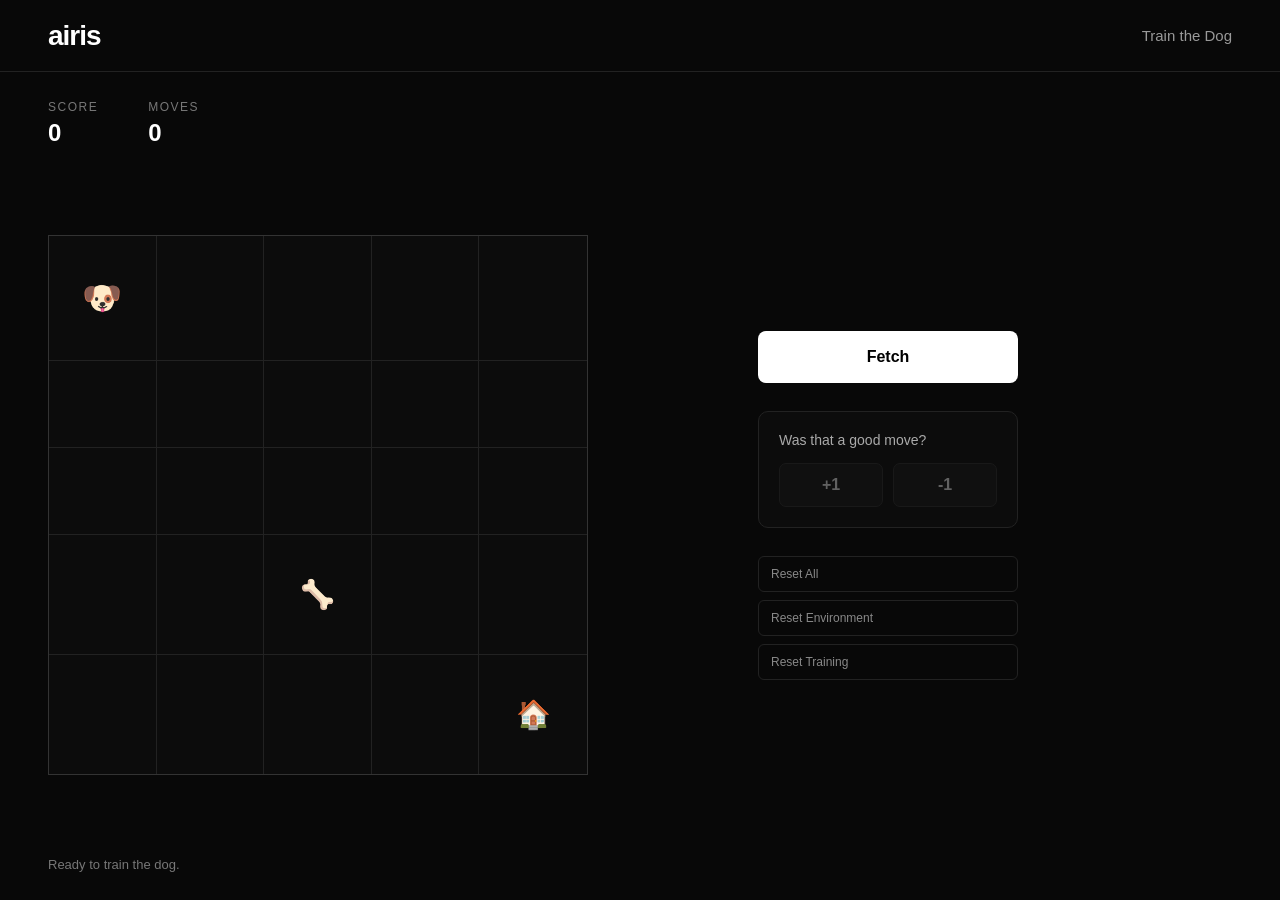
==== frontend/game.html @ 53bbd585 "basic frontend" ====
<!DOCTYPE html>
<html lang="en">

<head>
  <meta charset="UTF-8">
  <meta name="viewport" content="width=device-width, initial-scale=1.0">

  <title>Train the Dog | AIRIS</title>
  <link rel="stylesheet" href="css/style.css">
</head>

<body>

  <!-- Top Navigation -->
  <header>
    <div class="logo">airis</div>

    <div class="game-title">
      Train the Dog
    </div>
  </header>


  <!-- Main Game -->
  <main>

    <!-- Game Information -->
    <section class="game-info">

      <div>
        <span>Score</span>
        <strong id="score">0</strong>
      </div>

      <div>
        <span>Moves</span>
        <strong id="move-count">0</strong>
      </div>

    </section>


    <!-- Game Area -->
    <section class="game-area">

      <!-- Grid -->
      <div id="game-grid" class="game-grid" aria-label="Dog training grid">
        <!-- JavaScript will create the cells here -->
      </div>


      <!-- Controls -->
      <aside class="controls">

        <button id="fetch-button" type="button">
          Fetch
        </button>


        <!-- User Reward -->
        <div class="reward-section">

          <p id="reward-prompt">
            Was that a good move?
          </p>

          <div class="reward-buttons">

            <button id="positive-reward" type="button" disabled>
              +1
            </button>

            <button id="negative-reward" type="button" disabled>
              -1
            </button>

          </div>

        </div>


        <!-- Reset Controls -->
        <div class="reset-section">

          <button id="reset-all" type="button">
            Reset All
          </button>

          <button id="reset-environment" type="button">
            Reset Environment
          </button>

          <button id="reset-training" type="button">
            Reset Training
          </button>

        </div>

      </aside>

    </section>


    <!-- Status -->
    <section id="status-message" class="status-message" aria-live="polite">
      Ready to train the dog.
    </section>

  </main>


  <!-- Reward Popup -->
  <div id="reward-popup" class="reward-popup" aria-live="polite" hidden>
    +10
  </div>


  <script src="js/mockData.js"></script>
  <script src="js/api.js"></script>
  <script src="js/game.js"></script>

</body>

</html>
---- frontend/css/style.css ----
/* ================================
   RESET
================================ */

* {
    margin: 0;
    padding: 0;
    box-sizing: border-box;
}

html,
body {
    width: 100%;
    min-height: 100%;
    overflow: hidden;
}

body {
    font-family: Arial, Helvetica, sans-serif;
    background: #080808;
    color: #ffffff;
}


/* ================================
   HEADER
================================ */

header {
    width: 100%;
    height: 72px;

    display: flex;
    align-items: center;
    justify-content: space-between;

    padding: 0 48px;

    border-bottom: 1px solid #222;
}

.logo {
    font-size: 28px;
    font-weight: 800;
    letter-spacing: -1px;
}

.game-title {
    font-size: 15px;
    color: #999;
}


/* ================================
   HOME PAGE
================================ */

body:has(.home-page) {
    display: flex;
    flex-direction: column;
}

.home-page {
    flex: 1;

    display: flex;
    align-items: center;
    justify-content: center;

    text-align: center;

    padding: 40px 20px;
}

.home-content {
    max-width: 700px;
}

.home-label {
    margin-bottom: 18px;

    font-size: 13px;
    font-weight: 700;

    letter-spacing: 3px;
    color: #b83bd1;
}

.home-title {
    font-size: clamp(56px, 9vw, 110px);
    line-height: 0.9;
    letter-spacing: -5px;

    margin-bottom: 30px;
}

.home-description {
    max-width: 560px;
    margin: 0 auto 36px;

    font-size: 18px;
    line-height: 1.6;

    color: #999;
}


/* ================================
   BUTTONS
================================ */

button {
    border: none;
    font: inherit;
    cursor: pointer;
}

#start-button,
#fetch-button {
    padding: 15px 28px;

    border-radius: 8px;

    background: #ffffff;
    color: #000000;

    font-weight: 700;

    transition:
        transform 0.15s ease,
        opacity 0.15s ease;
}

#start-button:hover,
#fetch-button:hover {
    transform: translateY(-2px);
}

#start-button:active,
#fetch-button:active {
    transform: translateY(0);
}

button:disabled {
    cursor: not-allowed;
    opacity: 0.35;
}


/* ================================
   GAME PAGE
================================ */

main {
    width: 100%;
    max-width: 1300px;
    height: calc(100vh - 72px);

    margin: 0 auto;
    padding: 28px 48px;

    display: flex;
    flex-direction: column;

    overflow: hidden;
}

/* ================================
   GAME INFO
================================ */

.game-info {
    display: flex;
    gap: 50px;

    margin-bottom: 24px;

    flex-shrink: 0;
}

.game-info div {
    display: flex;
    flex-direction: column;
    gap: 5px;
}

.game-info span {
    font-size: 12px;
    text-transform: uppercase;
    letter-spacing: 1.5px;

    color: #777;
}

.game-info strong {
    font-size: 24px;
}


/* ================================
   GAME AREA
================================ */

.game-area {
    display: grid;

    grid-template-columns: minmax(400px, 650px) 260px;

    gap: 60px;

    align-items: center;

    height: calc(100vh - 190px);
}


/* ================================
   GAME GRID
================================ */

.game-grid {
    width: min(60vh, 65vw, 650px);
    max-width: 100%;
    max-height: 100%;

    aspect-ratio: 1 / 1;

    display: grid;
    grid-template-columns: repeat(5, 1fr);

    border: 1px solid #333;

    background: #0c0c0c;
}

.grid-cell {
    display: flex;
    align-items: center;
    justify-content: center;

    border-right: 1px solid #222;
    border-bottom: 1px solid #222;

    position: relative;
}

.grid-cell:nth-child(5n) {
    border-right: none;
}

.grid-cell:nth-last-child(-n + 5) {
    border-bottom: none;
}


/* ================================
   GRID ASSETS
================================ */

.grid-cell img {
    width: 55%;
    height: 55%;

    object-fit: contain;

    user-select: none;
    pointer-events: none;
}


/* ================================
   CONTROLS
================================ */

.controls {
    display: flex;
    flex-direction: column;
    gap: 28px;
}

#fetch-button {
    width: 100%;

    padding: 17px;

    font-size: 16px;
}


/* ================================
   REWARD SECTION
================================ */

.reward-section {
    padding: 20px;

    border: 1px solid #222;
    border-radius: 10px;

    background: #0c0c0c;
}

#reward-prompt {
    margin-bottom: 15px;

    font-size: 14px;
    color: #aaa;
}

.reward-buttons {
    display: grid;
    grid-template-columns: 1fr 1fr;

    gap: 10px;
}

#positive-reward,
#negative-reward {
    padding: 12px;

    border-radius: 7px;

    background: #181818;
    color: #ffffff;

    border: 1px solid #333;

    font-weight: 700;
}

#positive-reward:not(:disabled):hover,
#negative-reward:not(:disabled):hover {
    background: #242424;
}


/* ================================
   RESET SECTION
================================ */

.reset-section {
    display: flex;
    flex-direction: column;

    gap: 8px;
}

.reset-section button {
    padding: 10px 12px;

    border-radius: 6px;

    background: transparent;

    border: 1px solid #222;

    color: #888;

    font-size: 12px;

    text-align: left;
}

.reset-section button:hover {
    color: #ffffff;
    border-color: #444;
}


/* ================================
   STATUS
================================ */

.status-message {
    margin-top: 18px;

    font-size: 13px;

    color: #777;

    flex-shrink: 0;
}

/* ================================
   +10 POPUP
================================ */

.reward-popup {
    position: fixed;

    left: 50%;
    top: 50%;

    transform: translate(-50%, -50%);

    padding: 16px 25px;

    border-radius: 10px;

    background: #ffffff;
    color: #000000;

    font-size: 28px;
    font-weight: 800;

    pointer-events: none;

    z-index: 100;
}


/* ================================
   RESPONSIVE
================================ */

@media (max-width: 900px) {

    header {
        padding: 0 24px;
    }

    main {
        padding: 30px 24px;
    }

    .game-area {
        grid-template-columns: 1fr;
        gap: 35px;
    }

    .game-grid {
        width: min(90vw, 600px);
    }

    .controls {
        width: min(90vw, 600px);
    }
}


@media (max-width: 500px) {

    header {
        height: 60px;
        padding: 0 18px;
    }

    .logo {
        font-size: 24px;
    }

    main {
        padding: 25px 18px;
    }

    .game-grid {
        width: 90vw;
    }

    .game-info {
        gap: 30px;
    }
}
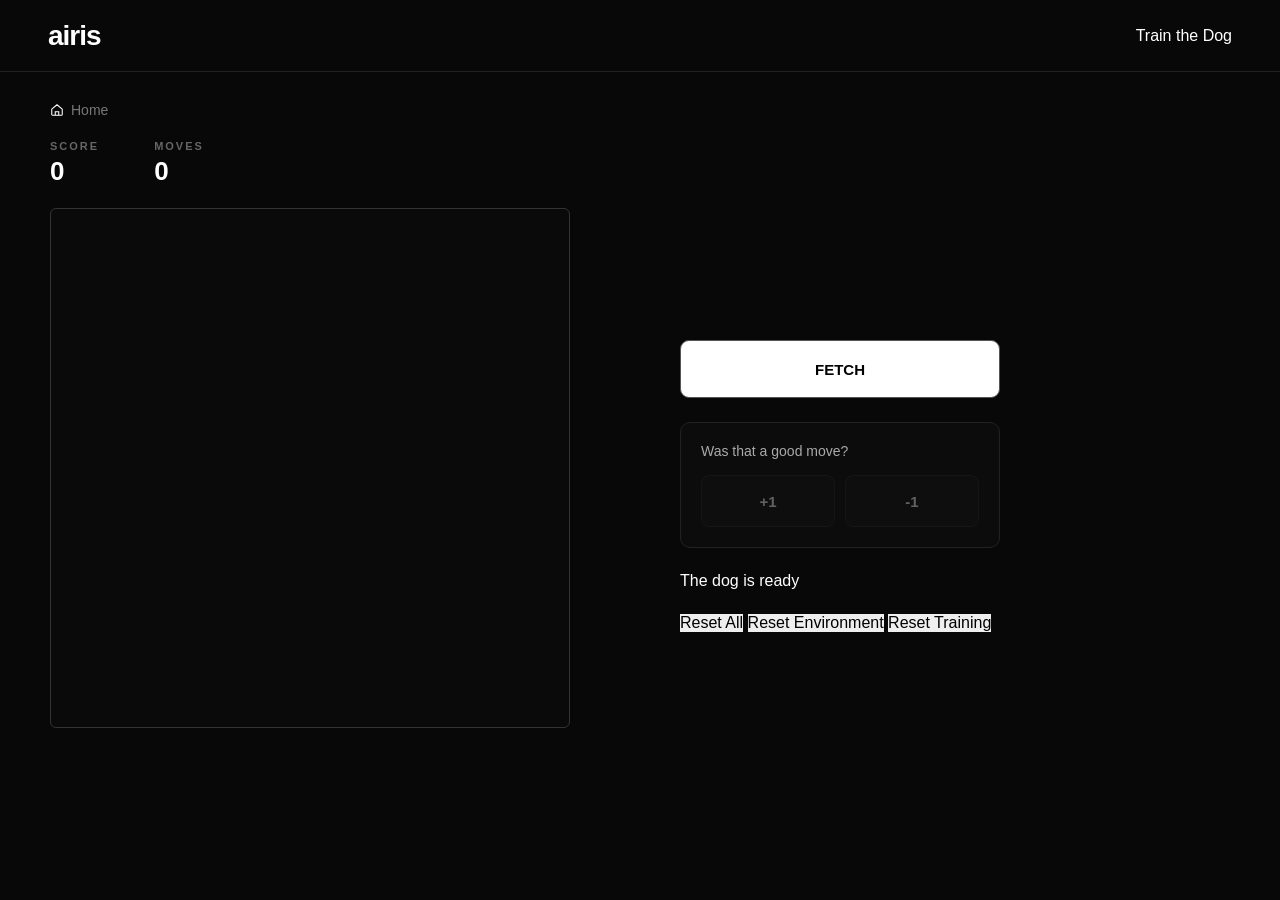
==== commit e11741e5: "half ui" ====
--- a/frontend/game.html
+++ b/frontend/game.html
@@ -2,123 +2,123 @@
 <html lang="en">
 
 <head>
-  <meta charset="UTF-8">
-  <meta name="viewport" content="width=device-width, initial-scale=1.0">
+    <meta charset="UTF-8">
+    <meta name="viewport" content="width=device-width, initial-scale=1.0">
 
-  <title>Train the Dog | AIRIS</title>
-  <link rel="stylesheet" href="css/style.css">
+    <title>Train the Dog | AIRIS</title>
+    <link rel="stylesheet" href="css/style.css">
 </head>
 
 <body>
 
-  <!-- Top Navigation -->
-  <header>
-    <div class="logo">airis</div>
+    <main class="game-page">
 
-    <div class="game-title">
-      Train the Dog
-    </div>
-  </header>
+        <!-- Header -->
+        <header class="game-header">
+            <div class="logo">
+                airis
+            </div>
+
+            <div class="page-title">
+                Train the Dog
+            </div>
+        </header>
 
 
-  <!-- Main Game -->
-  <main>
+        <!-- Game Content -->
+        <section class="game-container">
 
-    <!-- Game Information -->
-    <section class="game-info">
+            <!-- Left side -->
+            <div class="game-left">
+                <button id="home-button" class="home-button" type="button">
+                    <img src="assets/home-icon.svg" alt="" class="home-icon">
+                    <span>Home</span>
+                </button>
 
-      <div>
-        <span>Score</span>
-        <strong id="score">0</strong>
-      </div>
+                <!-- Stats -->
+                <div class="game-stats">
 
-      <div>
-        <span>Moves</span>
-        <strong id="move-count">0</strong>
-      </div>
+                    <div class="stat">
+                        <span class="stat-label">SCORE</span>
+                        <span id="score" class="stat-value">0</span>
+                    </div>
 
-    </section>
+                    <div class="stat">
+                        <span class="stat-label">MOVES</span>
+                        <span id="moves" class="stat-value">0</span>
+                    </div>
+
+                </div>
 
 
-    <!-- Game Area -->
-    <section class="game-area">
+                <!-- Grid -->
+                <div id="game-grid" class="game-grid">
+                    <!-- Grid will be generated by game.js -->
+                </div>
 
-      <!-- Grid -->
-      <div id="game-grid" class="game-grid" aria-label="Dog training grid">
-        <!-- JavaScript will create the cells here -->
-      </div>
+            </div>
 
 
-      <!-- Controls -->
-      <aside class="controls">
+            <!-- Right side -->
+            <aside class="game-controls">
 
-        <button id="fetch-button" type="button">
-          Fetch
-        </button>
+                <!-- Fetch -->
+                <button id="fetch-button" class="fetch-button">
+                    FETCH
+                </button>
 
 
-        <!-- User Reward -->
-        <div class="reward-section">
+                <!-- Reward -->
+                <div class="reward-panel">
 
-          <p id="reward-prompt">
-            Was that a good move?
-          </p>
+                    <p class="reward-question">
+                        Was that a good move?
+                    </p>
 
-          <div class="reward-buttons">
+                    <div class="reward-buttons">
 
-            <button id="positive-reward" type="button" disabled>
-              +1
-            </button>
+                        <button id="reward-positive" class="reward-button" disabled>
+                            +1
+                        </button>
 
-            <button id="negative-reward" type="button" disabled>
-              -1
-            </button>
+                        <button id="reward-negative" class="reward-button" disabled>
+                            -1
+                        </button>
 
-          </div>
+                    </div>
 
-        </div>
+                </div>
 
 
-        <!-- Reset Controls -->
-        <div class="reset-section">
-
-          <button id="reset-all" type="button">
-            Reset All
-          </button>
-
-          <button id="reset-environment" type="button">
-            Reset Environment
-          </button>
-
-          <button id="reset-training" type="button">
-            Reset Training
-          </button>
-
-        </div>
-
-      </aside>
-
-    </section>
+                <!-- Status -->
+                <div id="game-status" class="game-status">
+                    The dog is ready
+                </div>
 
 
-    <!-- Status -->
-    <section id="status-message" class="status-message" aria-live="polite">
-      Ready to train the dog.
-    </section>
+                <!-- Reset Controls -->
+                <div class="reset-controls">
 
-  </main>
+                    <button id="reset-all">
+                        Reset All
+                    </button>
 
+                    <button id="reset-environment">
+                        Reset Environment
+                    </button>
 
-  <!-- Reward Popup -->
-  <div id="reward-popup" class="reward-popup" aria-live="polite" hidden>
-    +10
-  </div>
+                    <button id="reset-training">
+                        Reset Training
+                    </button>
 
+                </div>
 
-  <script src="js/mockData.js"></script>
-  <script src="js/api.js"></script>
-  <script src="js/game.js"></script>
+            </aside>
 
+        </section>
+
+    </main>
+    <script src="js/game.js"></script>
 </body>
 
 </html>
--- a/frontend/css/style.css
+++ b/frontend/css/style.css
@@ -1,6 +1,6 @@
-/* ================================
+/* =========================================================
    RESET
-================================ */
+========================================================= */
 
 * {
     margin: 0;
@@ -11,8 +11,7 @@
 html,
 body {
     width: 100%;
-    min-height: 100%;
-    overflow: hidden;
+    height: 100%;
 }
 
 body {
@@ -22,13 +21,13 @@
 }
 
 
-/* ================================
+/* =========================================================
    HEADER
-================================ */
+========================================================= */
 
 header {
+    height: 72px;
     width: 100%;
-    height: 72px;
 
     display: flex;
     align-items: center;
@@ -51,63 +50,9 @@
 }
 
 
-/* ================================
-   HOME PAGE
-================================ */
-
-body:has(.home-page) {
-    display: flex;
-    flex-direction: column;
-}
-
-.home-page {
-    flex: 1;
-
-    display: flex;
-    align-items: center;
-    justify-content: center;
-
-    text-align: center;
-
-    padding: 40px 20px;
-}
-
-.home-content {
-    max-width: 700px;
-}
-
-.home-label {
-    margin-bottom: 18px;
-
-    font-size: 13px;
-    font-weight: 700;
-
-    letter-spacing: 3px;
-    color: #b83bd1;
-}
-
-.home-title {
-    font-size: clamp(56px, 9vw, 110px);
-    line-height: 0.9;
-    letter-spacing: -5px;
-
-    margin-bottom: 30px;
-}
-
-.home-description {
-    max-width: 560px;
-    margin: 0 auto 36px;
-
-    font-size: 18px;
-    line-height: 1.6;
-
-    color: #999;
-}
-
-
-/* ================================
-   BUTTONS
-================================ */
+/* =========================================================
+   GENERAL BUTTON RESET
+========================================================= */
 
 button {
     border: none;
@@ -115,113 +60,132 @@
     cursor: pointer;
 }
 
-#start-button,
-#fetch-button {
-    padding: 15px 28px;
-
-    border-radius: 8px;
-
-    background: #ffffff;
-    color: #000000;
-
-    font-weight: 700;
-
-    transition:
-        transform 0.15s ease,
-        opacity 0.15s ease;
-}
-
-#start-button:hover,
-#fetch-button:hover {
-    transform: translateY(-2px);
-}
-
-#start-button:active,
-#fetch-button:active {
-    transform: translateY(0);
-}
-
 button:disabled {
     cursor: not-allowed;
     opacity: 0.35;
 }
 
 
-/* ================================
+/* =========================================================
    GAME PAGE
-================================ */
-
-main {
+========================================================= */
+
+.game-page {
     width: 100%;
-    max-width: 1300px;
     height: calc(100vh - 72px);
 
-    margin: 0 auto;
-    padding: 28px 48px;
+    overflow: hidden;
+}
+
+
+/* =========================================================
+   GAME CONTAINER
+========================================================= */
+
+.game-container {
+    width: min(1250px, calc(100% - 100px));
+    height: calc(100% - 60px);
+
+    margin: 30px auto;
+
+    display: grid;
+    grid-template-columns: 560px 320px;
+
+    column-gap: 70px;
+}
+
+/* =========================================================
+   LEFT SIDE
+========================================================= */
+
+.game-left {
+    min-width: 0;
+    min-height: 0;
 
     display: flex;
     flex-direction: column;
-
-    overflow: hidden;
-}
-
-/* ================================
-   GAME INFO
-================================ */
-
-.game-info {
+}
+
+
+/* =========================================================
+   HOME BUTTON
+========================================================= */
+
+.home-button {
+    width: fit-content;
+
+    display: inline-flex;
+    align-items: center;
+    gap: 7px;
+
+    margin-bottom: 22px;
+
+    padding: 0;
+
+    background: transparent;
+    color: #777;
+
+    font-size: 14px;
+    font-weight: 400;
+
+    transition: color 0.2s ease;
+}
+
+.home-button:hover {
+    color: #ffffff;
+}
+
+.home-icon {
+    width: 14px;
+    height: 14px;
+
+    object-fit: contain;
+
+    filter: brightness(0) invert(1);
+}
+
+
+/* =========================================================
+   GAME STATS
+========================================================= */
+
+.game-stats {
     display: flex;
-    gap: 50px;
+    gap: 55px;
 
     margin-bottom: 24px;
-
-    flex-shrink: 0;
-}
-
-.game-info div {
+}
+
+.stat {
     display: flex;
     flex-direction: column;
-    gap: 5px;
-}
-
-.game-info span {
-    font-size: 12px;
+    gap: 6px;
+}
+
+.stat-label {
+    font-size: 11px;
+    font-weight: 600;
+
     text-transform: uppercase;
-    letter-spacing: 1.5px;
-
-    color: #777;
-}
-
-.game-info strong {
-    font-size: 24px;
-}
-
-
-/* ================================
-   GAME AREA
-================================ */
-
-.game-area {
-    display: grid;
-
-    grid-template-columns: minmax(400px, 650px) 260px;
-
-    gap: 60px;
-
-    align-items: center;
-
-    height: calc(100vh - 190px);
-}
-
-
-/* ================================
+    letter-spacing: 2px;
+
+    color: #666;
+}
+
+.stat-value {
+    font-size: 26px;
+    font-weight: 600;
+    line-height: 1;
+}
+
+
+/* =========================================================
    GAME GRID
-================================ */
+========================================================= */
 
 .game-grid {
-    width: min(60vh, 65vw, 650px);
-    max-width: 100%;
-    max-height: 100%;
+    width: 520px;
+    height: 520px;
 
     aspect-ratio: 1 / 1;
 
@@ -229,19 +193,27 @@
     grid-template-columns: repeat(5, 1fr);
 
     border: 1px solid #333;
-
-    background: #0c0c0c;
-}
+    border-radius: 6px;
+
+    background: #0a0a0a;
+
+    overflow: hidden;
+}
+
+
+/* =========================================================
+   GRID CELLS
+========================================================= */
 
 .grid-cell {
+    position: relative;
+
     display: flex;
     align-items: center;
     justify-content: center;
 
     border-right: 1px solid #222;
     border-bottom: 1px solid #222;
-
-    position: relative;
 }
 
 .grid-cell:nth-child(5n) {
@@ -253,13 +225,13 @@
 }
 
 
-/* ================================
+/* =========================================================
    GRID ASSETS
-================================ */
+========================================================= */
 
 .grid-cell img {
-    width: 55%;
-    height: 55%;
+    width: 62%;
+    height: 62%;
 
     object-fit: contain;
 
@@ -268,30 +240,60 @@
 }
 
 
-/* ================================
-   CONTROLS
-================================ */
-
-.controls {
+/* =========================================================
+   RIGHT SIDE CONTROLS
+========================================================= */
+
+.game-controls {
+    width: 320px;
+
     display: flex;
     flex-direction: column;
-    gap: 28px;
-}
-
-#fetch-button {
+    justify-content: center;
+
+    gap: 24px;
+
+    min-width: 0;
+}
+
+/* =========================================================
+   FETCH BUTTON
+========================================================= */
+
+.fetch-button {
     width: 100%;
-
-    padding: 17px;
-
-    font-size: 16px;
-}
-
-
-/* ================================
-   REWARD SECTION
-================================ */
-
-.reward-section {
+    height: 58px;
+
+    border: 1px solid #555;
+    border-radius: 9px;
+
+    background: #ffffff;
+    color: #000000;
+
+    font-size: 15px;
+    font-weight: 700;
+
+    transition:
+        background 0.2s ease,
+        transform 0.15s ease;
+}
+
+.fetch-button:hover {
+    background: #e8e8e8;
+}
+
+.fetch-button:active {
+    transform: scale(0.98);
+}
+
+
+/* =========================================================
+   REWARD PANEL
+========================================================= */
+
+.reward-panel {
+    width: 100%;
+
     padding: 20px;
 
     border: 1px solid #222;
@@ -300,12 +302,17 @@
     background: #0c0c0c;
 }
 
-#reward-prompt {
-    margin-bottom: 15px;
+.reward-question {
+    margin-bottom: 16px;
 
     font-size: 14px;
     color: #aaa;
 }
+
+
+/* =========================================================
+   REWARD BUTTONS
+========================================================= */
 
 .reward-buttons {
     display: grid;
@@ -314,29 +321,50 @@
     gap: 10px;
 }
 
-#positive-reward,
-#negative-reward {
-    padding: 12px;
-
-    border-radius: 7px;
-
-    background: #181818;
+.reward-button {
+    height: 52px;
+
+    border: 1px solid #292929;
+    border-radius: 8px;
+
+    background: #141414;
     color: #ffffff;
 
-    border: 1px solid #333;
-
-    font-weight: 700;
-}
-
-#positive-reward:not(:disabled):hover,
-#negative-reward:not(:disabled):hover {
-    background: #242424;
-}
-
-
-/* ================================
+    font-size: 15px;
+    font-weight: 600;
+
+    transition:
+        background 0.2s ease,
+        border-color 0.2s ease;
+}
+
+.reward-button:not(:disabled):hover {
+    background: #1e1e1e;
+    border-color: #444;
+}
+
+
+/* =========================================================
+   STATUS
+========================================================= */
+
+.status-message {
+    padding: 14px 16px;
+
+    border: 1px solid #222;
+    border-radius: 8px;
+
+    background: #0c0c0c;
+
+    color: #888;
+
+    font-size: 13px;
+}
+
+
+/* =========================================================
    RESET SECTION
-================================ */
+========================================================= */
 
 .reset-section {
     display: flex;
@@ -346,19 +374,23 @@
 }
 
 .reset-section button {
+    width: 100%;
+
     padding: 10px 12px;
 
-    border-radius: 6px;
+    border: 1px solid #222;
+    border-radius: 7px;
 
     background: transparent;
-
-    border: 1px solid #222;
-
-    color: #888;
+    color: #777;
 
     font-size: 12px;
 
     text-align: left;
+
+    transition:
+        color 0.2s ease,
+        border-color 0.2s ease;
 }
 
 .reset-section button:hover {
@@ -367,29 +399,15 @@
 }
 
 
-/* ================================
-   STATUS
-================================ */
-
-.status-message {
-    margin-top: 18px;
-
-    font-size: 13px;
-
-    color: #777;
-
-    flex-shrink: 0;
-}
-
-/* ================================
-   +10 POPUP
-================================ */
+/* =========================================================
+   REWARD POPUP
+========================================================= */
 
 .reward-popup {
     position: fixed;
 
+    top: 50%;
     left: 50%;
-    top: 50%;
 
     transform: translate(-50%, -50%);
 
@@ -409,30 +427,287 @@
 }
 
 
-/* ================================
+/* =========================================================
+   HOME PAGE
+========================================================= */
+
+body:has(.home-page) {
+    overflow: hidden;
+}
+
+.home-container {
+    position: relative;
+
+    width: calc(100% - 80px);
+    max-width: 1400px;
+    height: calc(100vh - 80px);
+
+    margin: 40px auto;
+
+    border: 1px solid #333;
+    border-radius: 20px;
+
+    overflow: hidden;
+}
+
+
+/* =========================================================
+   AIRIS LOGO
+========================================================= */
+
+.airis-logo {
+    position: absolute;
+
+    top: 32px;
+    left: 34px;
+
+    width: 110px;
+    height: auto;
+
+    z-index: 2;
+
+    display: block;
+
+    mix-blend-mode: screen;
+}
+
+
+/* =========================================================
+   HOME CONTENT
+========================================================= */
+
+.home-content {
+    position: absolute;
+
+    top: 48%;
+    left: 50%;
+
+    transform: translate(-50%, -50%);
+
+    width: min(600px, 90%);
+
+    text-align: center;
+
+    z-index: 2;
+}
+
+.home-content h1 {
+    margin-bottom: 18px;
+
+    color: #ffffff;
+
+    font-size: clamp(42px, 4.5vw, 64px);
+    font-weight: 600;
+
+    letter-spacing: -1.5px;
+    line-height: 1.05;
+}
+
+.home-content p {
+    max-width: 480px;
+
+    margin: 0 auto 38px;
+
+    color: #888;
+
+    font-size: 15px;
+    line-height: 1.6;
+}
+
+
+/* =========================================================
+   START BUTTON
+========================================================= */
+
+#start-button {
+    width: 280px;
+    height: 64px;
+
+    border: 1px solid #555;
+    border-radius: 10px;
+
+    background: #ffffff;
+    color: #000000;
+
+    font-size: 15px;
+    font-weight: 600;
+
+    transition:
+        background 0.2s ease,
+        transform 0.15s ease;
+}
+
+#start-button:hover {
+    background: #e9e9e9;
+}
+
+#start-button:active {
+    transform: scale(0.98);
+}
+
+
+/* =========================================================
+   READ DOCS
+========================================================= */
+
+.docs-button {
+    position: absolute;
+
+    right: 28px;
+    bottom: 24px;
+
+    padding: 6px 4px;
+
+    border: none;
+
+    background: transparent;
+    color: #888;
+
+    font-size: 13px;
+
+    z-index: 2;
+
+    transition: color 0.2s ease;
+}
+
+.docs-button:hover {
+    color: #ffffff;
+}
+
+
+/* =========================================================
+   DOTTED BACKGROUND
+========================================================= */
+
+.dotted-background {
+    position: absolute;
+    inset: 0;
+
+    overflow: hidden;
+
+    border-radius: inherit;
+
+    pointer-events: none;
+
+    z-index: 0;
+
+    background-image: radial-gradient(
+        circle,
+        rgba(255, 255, 255, 0.16) 1px,
+        transparent 1px
+    );
+
+    background-size: 10px 10px;
+
+    mask-image: radial-gradient(
+        ellipse 70% 70% at center,
+        black 0%,
+        transparent 100%
+    );
+
+    -webkit-mask-image: radial-gradient(
+        ellipse 70% 70% at center,
+        black 0%,
+        transparent 100%
+    );
+}
+
+
+/* =========================================================
+   BACKGROUND GLOW
+========================================================= */
+
+.dotted-background::after {
+    content: "";
+
+    position: absolute;
+
+    width: 500px;
+    height: 500px;
+
+    top: 50%;
+    left: 50%;
+
+    transform: translate(-50%, -50%);
+
+    border-radius: 50%;
+
+    background: radial-gradient(
+        circle,
+        rgba(70, 130, 180, 0.16) 0%,
+        rgba(70, 130, 180, 0.08) 25%,
+        transparent 70%
+    );
+
+    filter: blur(20px);
+
+    animation: glowMove 8s ease-in-out infinite alternate;
+}
+
+@keyframes glowMove {
+    0% {
+        transform: translate(-60%, -50%);
+    }
+
+    50% {
+        transform: translate(-40%, -45%);
+    }
+
+    100% {
+        transform: translate(-50%, -55%);
+    }
+}
+
+
+/* =========================================================
    RESPONSIVE
-================================ */
-
-@media (max-width: 900px) {
-
-    header {
-        padding: 0 24px;
-    }
-
-    main {
-        padding: 30px 24px;
-    }
-
-    .game-area {
+========================================================= */
+
+@media (max-width: 1000px) {
+
+    .game-container {
+        width: calc(100% - 48px);
+
+        grid-template-columns: minmax(400px, 1fr) 280px;
+
+        column-gap: 35px;
+    }
+
+    .game-grid {
+        width: min(55vh, 100%);
+    }
+}
+
+
+@media (max-width: 800px) {
+
+    body {
+        overflow: auto;
+    }
+
+    .game-page {
+        height: auto;
+        min-height: 100vh;
+
+        overflow: visible;
+    }
+
+    .game-container {
+        height: auto;
+
         grid-template-columns: 1fr;
-        gap: 35px;
+        grid-template-rows: auto auto;
+
+        gap: 30px;
+
+        margin: 24px auto;
     }
 
     .game-grid {
         width: min(90vw, 600px);
     }
 
-    .controls {
+    .game-controls {
         width: min(90vw, 600px);
     }
 }
@@ -449,15 +724,21 @@
         font-size: 24px;
     }
 
-    main {
-        padding: 25px 18px;
+    .game-page {
+        height: auto;
+    }
+
+    .game-container {
+        width: calc(100% - 32px);
+
+        margin: 20px auto;
+    }
+
+    .game-stats {
+        gap: 35px;
     }
 
     .game-grid {
-        width: 90vw;
-    }
-
-    .game-info {
-        gap: 30px;
+        width: 100%;
     }
 }
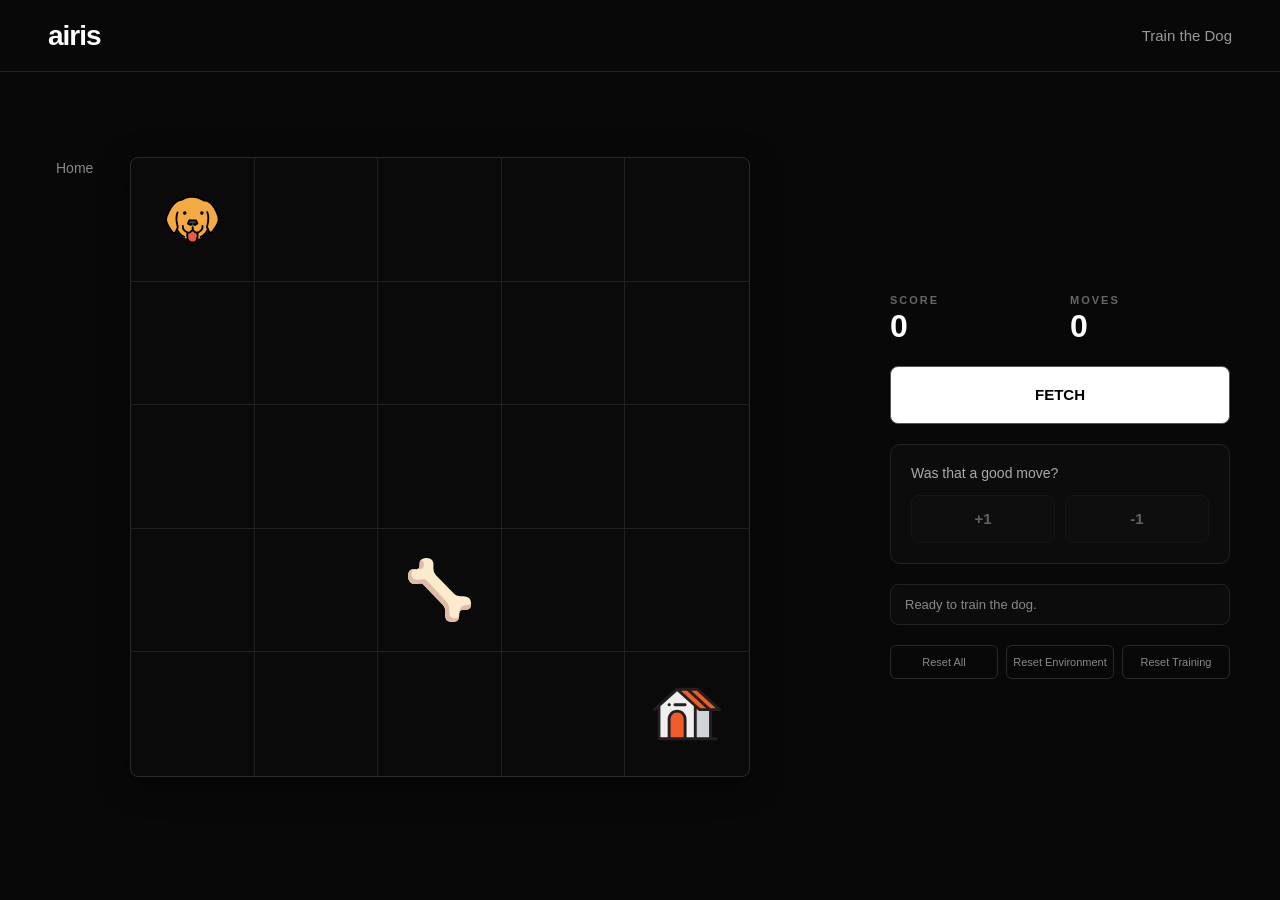
==== commit 45fb3b05: "added changes" ====
--- a/frontend/game.html
+++ b/frontend/game.html
@@ -28,77 +28,65 @@
         <!-- Game Content -->
         <section class="game-container">
 
-            <!-- Left side -->
+            <!-- Left side: Home button & Game Grid -->
             <div class="game-left">
                 <button id="home-button" class="home-button" type="button">
-                    <img src="assets/home-icon.svg" alt="" class="home-icon">
+                    <img src="assets/home-icon.svg" alt="Home" class="home-icon">
                     <span>Home</span>
                 </button>
-
-                <!-- Stats -->
-                <div class="game-stats">
-
-                    <div class="stat">
-                        <span class="stat-label">SCORE</span>
-                        <span id="score" class="stat-value">0</span>
-                    </div>
-
-                    <div class="stat">
-                        <span class="stat-label">MOVES</span>
-                        <span id="moves" class="stat-value">0</span>
-                    </div>
-
-                </div>
-
 
                 <!-- Grid -->
                 <div id="game-grid" class="game-grid">
                     <!-- Grid will be generated by game.js -->
                 </div>
-
             </div>
 
 
-            <!-- Right side -->
+            <!-- Right side: Stats & Controls -->
             <aside class="game-controls">
+
+                <!-- Stats -->
+                <div class="game-stats">
+                    <div class="stat">
+                        <span class="stat-label">SCORE</span>
+                        <strong id="score" class="stat-value">0</strong>
+                    </div>
+
+                    <div class="stat">
+                        <span class="stat-label">MOVES</span>
+                        <strong id="move-count" class="stat-value">0</strong>
+                    </div>
+                </div>
 
                 <!-- Fetch -->
                 <button id="fetch-button" class="fetch-button">
                     FETCH
                 </button>
 
-
                 <!-- Reward -->
-                <div class="reward-panel">
-
-                    <p class="reward-question">
+                <div class="reward-section">
+                    <p id="reward-prompt" class="reward-question">
                         Was that a good move?
                     </p>
 
                     <div class="reward-buttons">
-
-                        <button id="reward-positive" class="reward-button" disabled>
+                        <button id="positive-reward" class="reward-button" disabled>
                             +1
                         </button>
 
-                        <button id="reward-negative" class="reward-button" disabled>
+                        <button id="negative-reward" class="reward-button" disabled>
                             -1
                         </button>
-
                     </div>
-
                 </div>
 
-
                 <!-- Status -->
-                <div id="game-status" class="game-status">
+                <div id="status-message" class="status-message">
                     The dog is ready
                 </div>
 
-
                 <!-- Reset Controls -->
-                <div class="reset-controls">
-
+                <div class="reset-section">
                     <button id="reset-all">
                         Reset All
                     </button>
@@ -110,7 +98,6 @@
                     <button id="reset-training">
                         Reset Training
                     </button>
-
                 </div>
 
             </aside>
@@ -118,6 +105,14 @@
         </section>
 
     </main>
+
+    <!-- Reward Popup for +10 -->
+    <div id="reward-popup" class="reward-popup" hidden>
+        +10
+    </div>
+
+    <script src="js/api.js"></script>
+    <script src="js/mockData.js"></script>
     <script src="js/game.js"></script>
 </body>
 
--- a/frontend/css/style.css
+++ b/frontend/css/style.css
@@ -1,5 +1,5 @@
 /* =========================================================
-   RESET
+   RESET & GLOBAL BASICS
 ========================================================= */
 
 * {
@@ -20,40 +20,6 @@
     color: #ffffff;
 }
 
-
-/* =========================================================
-   HEADER
-========================================================= */
-
-header {
-    height: 72px;
-    width: 100%;
-
-    display: flex;
-    align-items: center;
-    justify-content: space-between;
-
-    padding: 0 48px;
-
-    border-bottom: 1px solid #222;
-}
-
-.logo {
-    font-size: 28px;
-    font-weight: 800;
-    letter-spacing: -1px;
-}
-
-.game-title {
-    font-size: 15px;
-    color: #999;
-}
-
-
-/* =========================================================
-   GENERAL BUTTON RESET
-========================================================= */
-
 button {
     border: none;
     font: inherit;
@@ -67,14 +33,51 @@
 
 
 /* =========================================================
-   GAME PAGE
+   GAME PAGE LAYOUT
 ========================================================= */
 
 .game-page {
     width: 100%;
-    height: calc(100vh - 72px);
+    height: 100vh;
+
+    display: flex;
+    flex-direction: column;
 
     overflow: hidden;
+    background: #080808;
+}
+
+
+/* =========================================================
+   HEADER
+========================================================= */
+
+.game-header {
+    height: 72px;
+    width: 100%;
+
+    flex-shrink: 0;
+
+    display: flex;
+    align-items: center;
+    justify-content: space-between;
+
+    padding: 0 48px;
+
+    border-bottom: 1px solid #222;
+    box-sizing: border-box;
+}
+
+.game-header .logo {
+    font-size: 28px;
+    font-weight: 800;
+    letter-spacing: -1px;
+    color: #ffffff;
+}
+
+.game-header .page-title {
+    font-size: 15px;
+    color: #999;
 }
 
 
@@ -83,52 +86,67 @@
 ========================================================= */
 
 .game-container {
-    width: min(1250px, calc(100% - 100px));
-    height: calc(100% - 60px);
-
-    margin: 30px auto;
+    flex: 1;
+
+    width: min(1180px, calc(100% - 64px));
+
+    margin: 0 auto;
+    padding: 20px 0;
 
     display: grid;
-    grid-template-columns: 560px 320px;
-
-    column-gap: 70px;
-}
-
-/* =========================================================
-   LEFT SIDE
+    grid-template-columns: minmax(0, 1fr) 340px;
+
+    column-gap: 60px;
+    align-items: center;
+
+    box-sizing: border-box;
+    overflow: hidden;
+}
+
+
+/* =========================================================
+   LEFT SIDE: HOME & GRID
 ========================================================= */
 
 .game-left {
     min-width: 0;
     min-height: 0;
 
+    height: 100%;
+
     display: flex;
     flex-direction: column;
-}
-
-
-/* =========================================================
-   HOME BUTTON
-========================================================= */
+    align-items: center;
+    justify-content: center;
+
+    position: relative;
+}
 
 .home-button {
+    align-self: flex-start;
+
     width: fit-content;
 
     display: inline-flex;
     align-items: center;
-    gap: 7px;
-
-    margin-bottom: 22px;
-
+    gap: 8px;
+
+    margin-bottom: 16px;
     padding: 0;
 
     background: transparent;
-    color: #777;
+    border: none;
+
+    color: #888;
 
     font-size: 14px;
     font-weight: 400;
 
+    cursor: pointer;
+
     transition: color 0.2s ease;
+
+    transform: translateX(-16px);
 }
 
 .home-button:hover {
@@ -138,44 +156,9 @@
 .home-icon {
     width: 14px;
     height: 14px;
-
     object-fit: contain;
-
     filter: brightness(0) invert(1);
-}
-
-
-/* =========================================================
-   GAME STATS
-========================================================= */
-
-.game-stats {
-    display: flex;
-    gap: 55px;
-
-    margin-bottom: 24px;
-}
-
-.stat {
-    display: flex;
-    flex-direction: column;
-    gap: 6px;
-}
-
-.stat-label {
-    font-size: 11px;
-    font-weight: 600;
-
-    text-transform: uppercase;
-    letter-spacing: 2px;
-
-    color: #666;
-}
-
-.stat-value {
-    font-size: 26px;
-    font-weight: 600;
-    line-height: 1;
+    flex-shrink: 0;
 }
 
 
@@ -184,26 +167,29 @@
 ========================================================= */
 
 .game-grid {
-    width: 520px;
-    height: 520px;
+    width: min(calc(100vh - 150px), 100%, 620px);
 
     aspect-ratio: 1 / 1;
 
     display: grid;
     grid-template-columns: repeat(5, 1fr);
 
-    border: 1px solid #333;
-    border-radius: 6px;
+    border: 1px solid #2a2a2a;
+    border-radius: 8px;
 
     background: #0a0a0a;
 
     overflow: hidden;
-}
-
-
-/* =========================================================
-   GRID CELLS
-========================================================= */
+
+    box-shadow: 0 8px 32px rgba(0, 0, 0, 0.4);
+
+    grid-template-rows: repeat(5, minmax(0, 1fr));
+
+    transform: translateY(-30px); 
+
+    position: relative;
+    top:-5px;
+}
 
 .grid-cell {
     position: relative;
@@ -212,8 +198,10 @@
     align-items: center;
     justify-content: center;
 
-    border-right: 1px solid #222;
-    border-bottom: 1px solid #222;
+    border-right: 1px solid #202020;
+    border-bottom: 1px solid #202020;
+
+    box-sizing: border-box;
 }
 
 .grid-cell:nth-child(5n) {
@@ -224,14 +212,10 @@
     border-bottom: none;
 }
 
-
-/* =========================================================
-   GRID ASSETS
-========================================================= */
-
-.grid-cell img {
-    width: 62%;
-    height: 62%;
+.grid-cell img,
+.cell-asset {
+    width: 55%;
+    height: 55%;
 
     object-fit: contain;
 
@@ -245,16 +229,55 @@
 ========================================================= */
 
 .game-controls {
-    width: 320px;
+    width: 340px;
 
     display: flex;
     flex-direction: column;
     justify-content: center;
 
-    gap: 24px;
+    gap: 20px;
 
     min-width: 0;
 }
+
+
+/* =========================================================
+   STATS
+========================================================= */
+
+.game-stats {
+    display: grid;
+    grid-template-columns: 1fr 1fr;
+
+    gap: 20px;
+
+    margin-bottom: 4px;
+}
+
+.game-stats .stat {
+    display: flex;
+    flex-direction: column;
+    gap: 4px;
+}
+
+.game-stats .stat-label {
+    font-size: 11px;
+    font-weight: 600;
+
+    text-transform: uppercase;
+    letter-spacing: 2px;
+
+    color: #666;
+}
+
+.game-stats .stat-value {
+    font-size: 32px;
+    font-weight: 700;
+    line-height: 1;
+
+    color: #ffffff;
+}
+
 
 /* =========================================================
    FETCH BUTTON
@@ -265,33 +288,35 @@
     height: 58px;
 
     border: 1px solid #555;
-    border-radius: 9px;
+    border-radius: 8px;
 
     background: #ffffff;
     color: #000000;
 
     font-size: 15px;
     font-weight: 700;
+
+    cursor: pointer;
 
     transition:
         background 0.2s ease,
         transform 0.15s ease;
 }
 
-.fetch-button:hover {
+.fetch-button:hover:not(:disabled) {
     background: #e8e8e8;
 }
 
-.fetch-button:active {
+.fetch-button:active:not(:disabled) {
     transform: scale(0.98);
 }
 
 
 /* =========================================================
-   REWARD PANEL
-========================================================= */
-
-.reward-panel {
+   REWARD SECTION
+========================================================= */
+
+.reward-section {
     width: 100%;
 
     padding: 20px;
@@ -300,19 +325,16 @@
     border-radius: 10px;
 
     background: #0c0c0c;
+
+    box-sizing: border-box;
 }
 
 .reward-question {
-    margin-bottom: 16px;
+    margin-bottom: 14px;
 
     font-size: 14px;
     color: #aaa;
 }
-
-
-/* =========================================================
-   REWARD BUTTONS
-========================================================= */
 
 .reward-buttons {
     display: grid;
@@ -322,7 +344,7 @@
 }
 
 .reward-button {
-    height: 52px;
+    height: 48px;
 
     border: 1px solid #292929;
     border-radius: 8px;
@@ -332,6 +354,8 @@
 
     font-size: 15px;
     font-weight: 600;
+
+    cursor: pointer;
 
     transition:
         background 0.2s ease,
@@ -349,7 +373,7 @@
 ========================================================= */
 
 .status-message {
-    padding: 14px 16px;
+    padding: 12px 14px;
 
     border: 1px solid #222;
     border-radius: 8px;
@@ -359,6 +383,7 @@
     color: #888;
 
     font-size: 13px;
+    text-align: left;
 }
 
 
@@ -368,34 +393,38 @@
 
 .reset-section {
     display: flex;
-    flex-direction: column;
-
     gap: 8px;
 }
 
 .reset-section button {
-    width: 100%;
-
-    padding: 10px 12px;
-
-    border: 1px solid #222;
-    border-radius: 7px;
+    flex: 1;
+
+    padding: 10px 6px;
+
+    border: 1px solid #2a2a2a;
+    border-radius: 6px;
 
     background: transparent;
-    color: #777;
-
-    font-size: 12px;
-
-    text-align: left;
+    color: #888;
+
+    font-size: 11px;
+    font-weight: 500;
+
+    cursor: pointer;
+
+    text-align: center;
+    white-space: nowrap;
 
     transition:
         color 0.2s ease,
-        border-color 0.2s ease;
+        border-color 0.2s ease,
+        background 0.2s ease;
 }
 
 .reset-section button:hover {
     color: #ffffff;
     border-color: #444;
+    background: rgba(255, 255, 255, 0.03);
 }
 
 
@@ -411,7 +440,7 @@
 
     transform: translate(-50%, -50%);
 
-    padding: 16px 25px;
+    padding: 16px 28px;
 
     border-radius: 10px;
 
@@ -424,11 +453,13 @@
     pointer-events: none;
 
     z-index: 100;
-}
-
-
-/* =========================================================
-   HOME PAGE
+
+    box-shadow: 0 10px 40px rgba(0, 0, 0, 0.5);
+}
+
+
+/* =========================================================
+   HOME PAGE (PRESERVED UNTOUCHED)
 ========================================================= */
 
 body:has(.home-page) {
@@ -451,10 +482,7 @@
 }
 
 
-/* =========================================================
-   AIRIS LOGO
-========================================================= */
-
+/* AIRIS LOGO */
 .airis-logo {
     position: absolute;
 
@@ -472,10 +500,7 @@
 }
 
 
-/* =========================================================
-   HOME CONTENT
-========================================================= */
-
+/* HOME CONTENT */
 .home-content {
     position: absolute;
 
@@ -515,10 +540,7 @@
 }
 
 
-/* =========================================================
-   START BUTTON
-========================================================= */
-
+/* START BUTTON */
 #start-button {
     width: 280px;
     height: 64px;
@@ -541,15 +563,12 @@
     background: #e9e9e9;
 }
 
-#start-button:active {
+#start-button:active:not(:disabled) {
     transform: scale(0.98);
 }
 
 
-/* =========================================================
-   READ DOCS
-========================================================= */
-
+/* READ DOCS */
 .docs-button {
     position: absolute;
 
@@ -575,10 +594,7 @@
 }
 
 
-/* =========================================================
-   DOTTED BACKGROUND
-========================================================= */
-
+/* DOTTED BACKGROUND */
 .dotted-background {
     position: absolute;
     inset: 0;
@@ -613,10 +629,7 @@
 }
 
 
-/* =========================================================
-   BACKGROUND GLOW
-========================================================= */
-
+/* BACKGROUND GLOW */
 .dotted-background::after {
     content: "";
 
@@ -660,36 +673,16 @@
 
 
 /* =========================================================
-   RESPONSIVE
-========================================================= */
-
-@media (max-width: 1000px) {
-
-    .game-container {
-        width: calc(100% - 48px);
-
-        grid-template-columns: minmax(400px, 1fr) 280px;
-
-        column-gap: 35px;
-    }
-
-    .game-grid {
-        width: min(55vh, 100%);
-    }
-}
-
-
-@media (max-width: 800px) {
-
-    body {
-        overflow: auto;
-    }
+   GAME PAGE RESPONSIVE
+========================================================= */
+
+@media (max-width: 900px) {
 
     .game-page {
         height: auto;
         min-height: 100vh;
 
-        overflow: visible;
+        overflow: auto;
     }
 
     .game-container {
@@ -698,47 +691,54 @@
         grid-template-columns: 1fr;
         grid-template-rows: auto auto;
 
-        gap: 30px;
-
-        margin: 24px auto;
+        gap: 28px;
+
+        margin: 20px auto;
+        padding: 0;
+
+        width: min(540px, calc(100% - 32px));
+    }
+
+    .game-left {
+        height: auto;
+
+        align-items: center;
+    }
+
+    .home-button {
+        align-self: flex-start;
     }
 
     .game-grid {
-        width: min(90vw, 600px);
+        width: min(90vw, 480px);
     }
 
     .game-controls {
-        width: min(90vw, 600px);
-    }
-}
-
+        width: 100%;
+    }
+}
 
 @media (max-width: 500px) {
 
-    header {
+    .game-header {
         height: 60px;
-        padding: 0 18px;
-    }
-
-    .logo {
+        padding: 0 20px;
+    }
+
+    .game-header .logo {
         font-size: 24px;
-    }
-
-    .game-page {
-        height: auto;
-    }
-
-    .game-container {
-        width: calc(100% - 32px);
-
-        margin: 20px auto;
-    }
-
-    .game-stats {
-        gap: 35px;
     }
 
     .game-grid {
         width: 100%;
     }
+
+    .reset-section {
+        flex-direction: column;
+    }
+
+    .reset-section button {
+        width: 100%;
+        padding: 10px;
+    }
 }
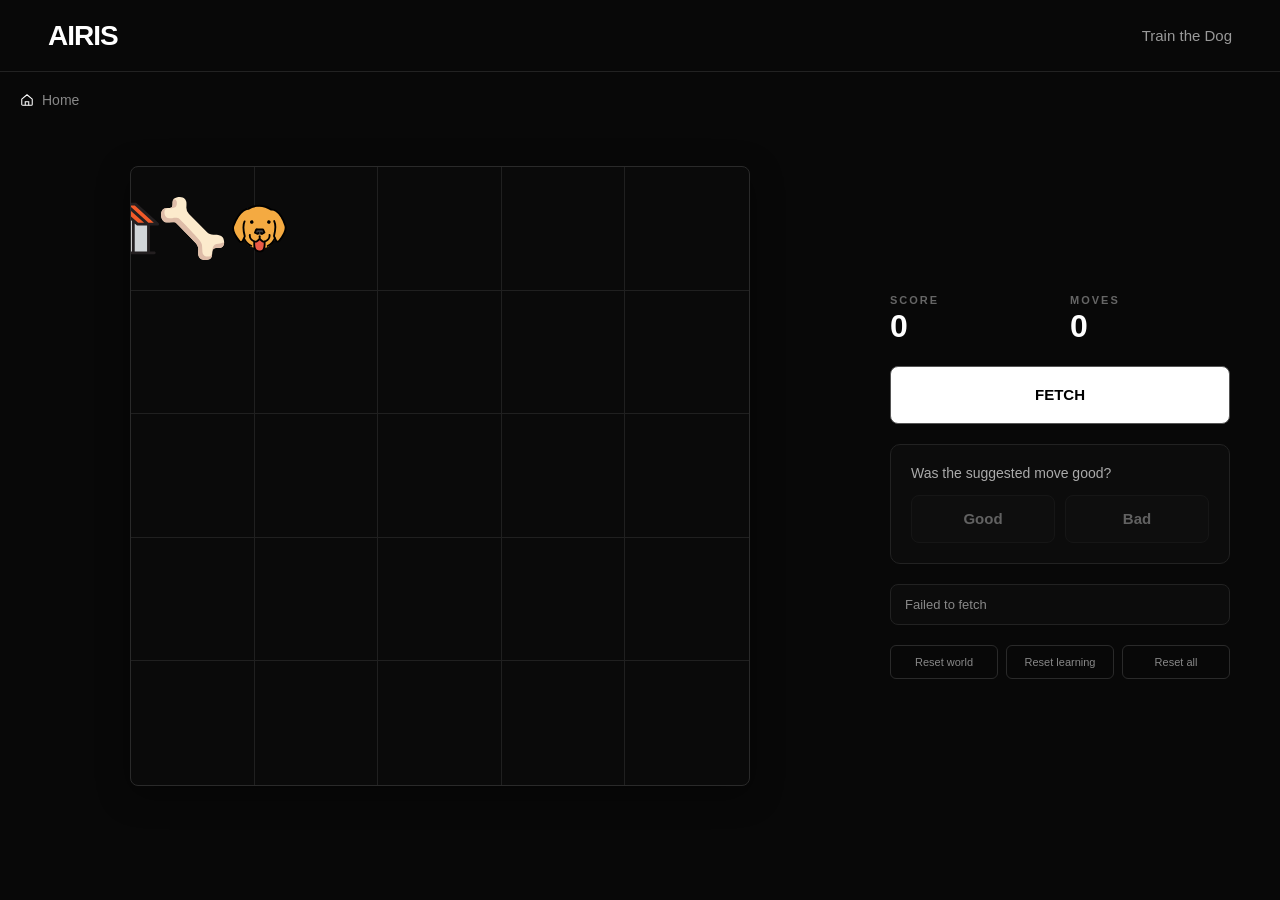
==== commit 7f2447b7: "feat: implement Q-table persistence and transition to real backend API integration" ====
--- a/frontend/game.html
+++ b/frontend/game.html
@@ -2,118 +2,73 @@
 <html lang="en">
 
 <head>
-    <meta charset="UTF-8">
-    <meta name="viewport" content="width=device-width, initial-scale=1.0">
-
-    <title>Train the Dog | AIRIS</title>
-    <link rel="stylesheet" href="css/style.css">
+  <meta charset="UTF-8">
+  <meta name="viewport" content="width=device-width, initial-scale=1.0">
+  <title>Game | Train the Dog</title>
+  <link rel="stylesheet" href="css/style.css">
 </head>
 
 <body>
+  <main class="game-page">
+    <header class="game-header">
+      <div class="logo">AIRIS</div>
+      <div class="page-title">Train the Dog</div>
+    </header>
 
-    <main class="game-page">
+    <section class="game-container">
+      <div class="game-left">
+        <button id="home-button" class="home-button" type="button">
+          <img src="assets/home-icon.svg" alt="" class="home-icon">
+          Home
+        </button>
 
-        <!-- Header -->
-        <header class="game-header">
-            <div class="logo">
-                airis
-            </div>
+        <div id="game-grid" class="game-grid" aria-label="Dog training grid"></div>
+      </div>
 
-            <div class="page-title">
-                Train the Dog
-            </div>
-        </header>
+      <aside class="game-controls">
+        <div class="game-stats">
+          <div class="stat">
+            <span class="stat-label">Score</span>
+            <span id="score-value" class="stat-value">0</span>
+          </div>
+          <div class="stat">
+            <span class="stat-label">Moves</span>
+            <span id="moves-value" class="stat-value">0</span>
+          </div>
+        </div>
 
+        <button id="fetch-button" class="fetch-button" type="button">FETCH</button>
 
-        <!-- Game Content -->
-        <section class="game-container">
-
-            <!-- Left side: Home button & Game Grid -->
-            <div class="game-left">
-                <button id="home-button" class="home-button" type="button">
-                    <img src="assets/home-icon.svg" alt="Home" class="home-icon">
-                    <span>Home</span>
-                </button>
-
-                <!-- Grid -->
-                <div id="game-grid" class="game-grid">
-                    <!-- Grid will be generated by game.js -->
-                </div>
-            </div>
-
-
-            <!-- Right side: Stats & Controls -->
-            <aside class="game-controls">
-
-                <!-- Stats -->
-                <div class="game-stats">
-                    <div class="stat">
-                        <span class="stat-label">SCORE</span>
-                        <strong id="score" class="stat-value">0</strong>
-                    </div>
-
-                    <div class="stat">
-                        <span class="stat-label">MOVES</span>
-                        <strong id="move-count" class="stat-value">0</strong>
-                    </div>
-                </div>
-
-                <!-- Fetch -->
-                <button id="fetch-button" class="fetch-button">
-                    FETCH
-                </button>
-
-                <!-- Reward -->
-                <div class="reward-section">
-                    <p id="reward-prompt" class="reward-question">
-                        Was that a good move?
-                    </p>
-
-                    <div class="reward-buttons">
-                        <button id="positive-reward" class="reward-button" disabled>
-                            +1
-                        </button>
-
-                        <button id="negative-reward" class="reward-button" disabled>
-                            -1
-                        </button>
-                    </div>
-                </div>
-
-                <!-- Status -->
-                <div id="status-message" class="status-message">
-                    The dog is ready
-                </div>
-
-                <!-- Reset Controls -->
-                <div class="reset-section">
-                    <button id="reset-all">
-                        Reset All
-                    </button>
-
-                    <button id="reset-environment">
-                        Reset Environment
-                    </button>
-
-                    <button id="reset-training">
-                        Reset Training
-                    </button>
-                </div>
-
-            </aside>
-
+        <section class="reward-section">
+          <p class="reward-question">Was the suggested move good?</p>
+          <div class="reward-buttons">
+            <button id="reward-positive" class="reward-button" type="button" disabled>Good</button>
+            <button id="reward-negative" class="reward-button" type="button" disabled>Bad</button>
+          </div>
         </section>
 
-    </main>
+        <div id="status-message" class="status-message">Start a new training run.</div>
 
-    <!-- Reward Popup for +10 -->
-    <div id="reward-popup" class="reward-popup" hidden>
-        +10
+        <div class="reset-section">
+          <button id="reset-env" type="button">Reset world</button>
+          <button id="reset-train" type="button">Reset learning</button>
+          <button id="reset-all" type="button">Reset all</button>
+        </div>
+      </aside>
+    </section>
+  </main>
+
+  <div id="congrats-popup" class="congrats-popup" hidden>
+    <div class="congrats-dialog">
+      <div class="congrats-title">Congratulations</div>
+      <div class="congrats-message">The dog brought the bone home.</div>
+      <button id="congrats-close" type="button">Continue</button>
     </div>
+  </div>
 
-    <script src="js/api.js"></script>
-    <script src="js/mockData.js"></script>
-    <script src="js/game.js"></script>
+  <script src="js/mockData.js"></script>
+  <script src="js/api.js"></script>
+  <script src="js/game.js"></script>
 </body>
 
-</html>+</html>
--- a/frontend/css/style.css
+++ b/frontend/css/style.css
@@ -100,7 +100,8 @@
     align-items: center;
 
     box-sizing: border-box;
-    overflow: hidden;
+    overflow: visible;
+
 }
 
 
@@ -120,19 +121,23 @@
     justify-content: center;
 
     position: relative;
+    overflow: visible;
 }
 
 .home-button {
-    align-self: flex-start;
-
-    width: fit-content;
+    position: absolute;
+
+    top: 0;
+    left: -30px;
 
     display: inline-flex;
     align-items: center;
     gap: 8px;
 
-    margin-bottom: 16px;
     padding: 0;
+    margin: 0;
+
+    width: max-content;
 
     background: transparent;
     border: none;
@@ -143,10 +148,6 @@
     font-weight: 400;
 
     cursor: pointer;
-
-    transition: color 0.2s ease;
-
-    transform: translateX(-16px);
 }
 
 .home-button:hover {
@@ -188,7 +189,7 @@
     transform: translateY(-30px); 
 
     position: relative;
-    top:-5px;
+    top:20px;
 }
 
 .grid-cell {
@@ -223,6 +224,39 @@
     pointer-events: none;
 }
 
+.carried-pack {
+    position: relative;
+
+    width: 64%;
+    height: 64%;
+
+    display: flex;
+    align-items: center;
+    justify-content: center;
+}
+
+.carried-pack img {
+    position: absolute;
+
+    object-fit: contain;
+
+    user-select: none;
+    pointer-events: none;
+}
+
+.carried-pack .carried-dog {
+    width: 78%;
+    height: 78%;
+}
+
+.carried-pack .carried-bone {
+    right: -4%;
+    bottom: -2%;
+
+    width: 34%;
+    height: 34%;
+}
+
 
 /* =========================================================
    RIGHT SIDE CONTROLS
@@ -455,6 +489,71 @@
     z-index: 100;
 
     box-shadow: 0 10px 40px rgba(0, 0, 0, 0.5);
+}
+
+.congrats-popup {
+    position: fixed;
+    inset: 0;
+
+    display: flex;
+    align-items: center;
+    justify-content: center;
+
+    padding: 24px;
+
+    background: rgba(0, 0, 0, 0.68);
+
+    z-index: 120;
+}
+
+.congrats-popup[hidden] {
+    display: none;
+}
+
+.congrats-dialog {
+    width: min(360px, 100%);
+
+    padding: 28px;
+
+    border: 1px solid #333;
+    border-radius: 8px;
+
+    background: #ffffff;
+    color: #050505;
+
+    text-align: center;
+
+    box-shadow: 0 18px 54px rgba(0, 0, 0, 0.45);
+}
+
+.congrats-title {
+    margin-bottom: 8px;
+
+    font-size: 28px;
+    font-weight: 800;
+    line-height: 1.1;
+}
+
+.congrats-message {
+    margin-bottom: 22px;
+
+    color: #555;
+
+    font-size: 14px;
+    line-height: 1.45;
+}
+
+#congrats-close {
+    width: 100%;
+    height: 44px;
+
+    border-radius: 8px;
+
+    background: #050505;
+    color: #ffffff;
+
+    font-size: 14px;
+    font-weight: 700;
 }
 
 
@@ -741,4 +840,4 @@
         width: 100%;
         padding: 10px;
     }
-}+}
